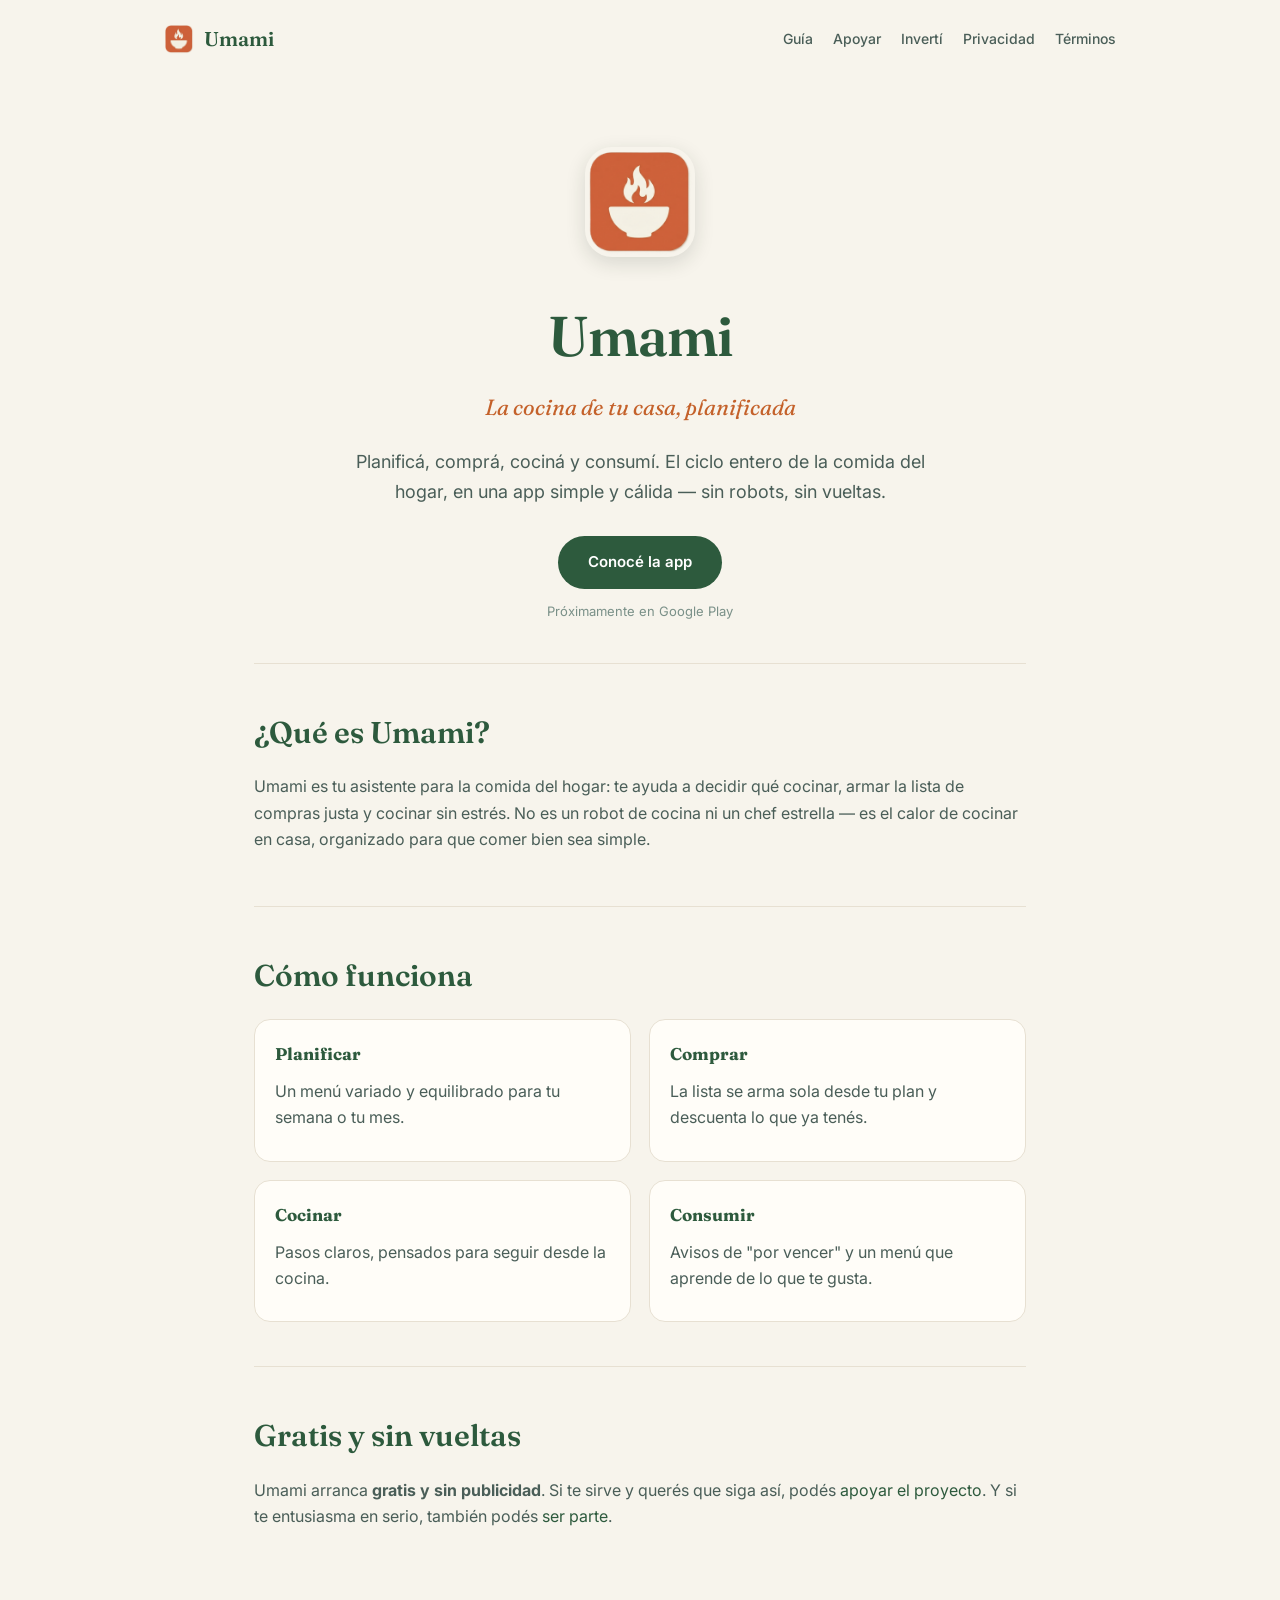
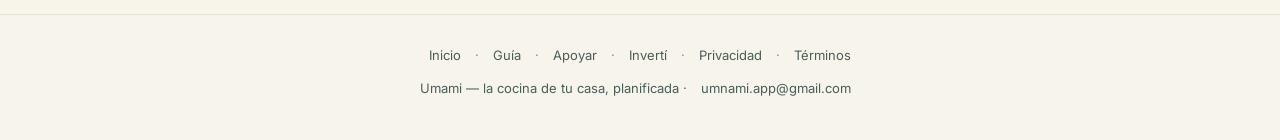
==== index.html @ b65d6b72 "Add files via upload" ====
<!doctype html><html lang="es"><head><meta charset="utf-8">
<meta name="viewport" content="width=device-width,initial-scale=1"><title>Umami — La cocina de tu casa, planificada</title>
<link rel="icon" href="umami-logo.png">
<link href="https://fonts.googleapis.com/css2?family=Fraunces:ital,opsz,wght@0,9..144,400..600;1,9..144,400&family=Inter:wght@400;500;600&display=swap" rel="stylesheet">
<link rel="stylesheet" href="estilo.css"></head><body>
<header class="nav"><a class="brand" href="index.html"><img src="umami-logo.png" alt="">Umami</a>
<nav class="links"><a href="guia.html">Guía</a><a href="donaciones.html">Apoyar</a><a href="inversion.html">Invertí</a><a href="privacidad.html">Privacidad</a><a href="terminos.html">Términos</a></nav></header>

<div class="hero"><img class="ic" src="umami-logo.png" alt="Umami"><h1>Umami</h1>
<div class="tag">La cocina de tu casa, planificada</div>
<p class="lead">Planificá, comprá, cociná y consumí. El ciclo entero de la comida del hogar, en una app simple y cálida — sin robots, sin vueltas.</p>
<a class="btn" href="#app">Conocé la app</a><div class="soon">Próximamente en Google Play</div></div>
<div class="wrap">
<section id="app"><h2>¿Qué es Umami?</h2><p>Umami es tu asistente para la comida del hogar: te ayuda a decidir qué cocinar, armar la lista de compras justa y cocinar sin estrés. No es un robot de cocina ni un chef estrella — es el calor de cocinar en casa, organizado para que comer bien sea simple.</p></section>
<section><h2>Cómo funciona</h2><div class="steps">
<div class="step"><b>Planificar</b><p>Un menú variado y equilibrado para tu semana o tu mes.</p></div>
<div class="step"><b>Comprar</b><p>La lista se arma sola desde tu plan y descuenta lo que ya tenés.</p></div>
<div class="step"><b>Cocinar</b><p>Pasos claros, pensados para seguir desde la cocina.</p></div>
<div class="step"><b>Consumir</b><p>Avisos de "por vencer" y un menú que aprende de lo que te gusta.</p></div></div></section>
<section><h2>Gratis y sin vueltas</h2><p>Umami arranca <strong>gratis y sin publicidad</strong>. Si te sirve y querés que siga así, podés <a href="donaciones.html">apoyar el proyecto</a>. Y si te entusiasma en serio, también podés <a href="inversion.html">ser parte</a>.</p></section>
</div><footer><div><a href="index.html">Inicio</a> · <a href="guia.html">Guía</a> · <a href="donaciones.html">Apoyar</a> · <a href="inversion.html">Invertí</a> · <a href="privacidad.html">Privacidad</a> · <a href="terminos.html">Términos</a></div>
<p style="margin-top:12px">Umami — la cocina de tu casa, planificada · <a href="mailto:umnami.app@gmail.com">umnami.app@gmail.com</a></p></footer></body></html>
---- estilo.css ----
:root{--cream:#F7F4EC;--paper:#FFFDF8;--green:#2D5A3D;--terra:#C4612A;--terraL:#E07A3F;--ink:#1A3040;--ink2:#4A5E58;--muted:#7A9088;--line:#E7E0D2}
*{box-sizing:border-box;margin:0;padding:0}
body{background:var(--cream);color:var(--ink);font-family:'Inter',system-ui,sans-serif;line-height:1.65}
a{color:var(--green);text-decoration:none}
.wrap{max-width:820px;margin:0 auto;padding:0 24px}
header.nav{display:flex;align-items:center;justify-content:space-between;padding:22px 24px;max-width:1000px;margin:0 auto}
.brand{display:flex;align-items:center;gap:10px;font-family:'Fraunces',serif;font-weight:600;font-size:20px;color:var(--green)}
.brand img{width:30px;height:30px;border-radius:8px}
nav.links a{margin-left:20px;font-size:14px;color:var(--ink2);font-weight:500}
.hero{text-align:center;padding:70px 24px 40px}
.hero img.ic{width:110px;height:110px;border-radius:27px;box-shadow:0 6px 20px rgba(30,40,30,.14);margin-bottom:26px}
.hero h1{font-family:'Fraunces',serif;font-size:56px;font-weight:600;color:var(--green);letter-spacing:-1px}
.hero .tag{font-family:'Fraunces',serif;font-size:22px;color:var(--terra);font-style:italic;margin-top:6px}
.hero p.lead{font-size:18px;color:var(--ink2);max-width:580px;margin:22px auto 30px}
.btn{display:inline-block;background:var(--green);color:#fff;padding:14px 30px;border-radius:50px;font-weight:600;font-size:15px}
.btn.terra{background:var(--terraL);color:var(--ink)}
.soon{font-size:13px;color:var(--muted);margin-top:12px}
section{padding:44px 0;border-top:1px solid var(--line)}
h2{font-family:'Fraunces',serif;font-size:30px;color:var(--green);font-weight:600;margin-bottom:16px}
h3{font-family:'Fraunces',serif;font-size:20px;color:var(--ink);margin:18px 0 6px}
p{margin:10px 0;color:var(--ink2)}
.steps{display:grid;grid-template-columns:repeat(2,1fr);gap:18px;margin-top:18px}
.step{background:var(--paper);border:1px solid var(--line);border-radius:16px;padding:20px}
.step b{color:var(--green);font-family:'Fraunces',serif;font-size:17px}
.grito{background:var(--terra);color:#fff;border-radius:20px;padding:30px 34px;margin:26px 0;text-align:center}
.grito .q{font-family:'Fraunces',serif;font-size:26px;font-style:italic}
.center{text-align:center}
footer{border-top:1px solid var(--line);margin-top:30px;padding:30px 24px;text-align:center;color:var(--muted);font-size:13px}
footer a{margin:0 10px;color:var(--ink2)}
.mono{color:var(--muted);font-size:13px}
.kick{display:inline-block;font-size:12px;letter-spacing:2px;text-transform:uppercase;color:var(--terra);font-weight:600;margin-bottom:4px}
.stats{display:grid;grid-template-columns:repeat(3,1fr);gap:16px;margin:22px 0}
.stat{background:var(--paper);border:1px solid var(--line);border-radius:16px;padding:20px;text-align:center}
.stat b{display:block;font-family:'Fraunces',serif;font-size:28px;color:var(--green);line-height:1.1}
.stat span{font-size:12px;color:var(--muted)}
.pts{list-style:none;margin:12px 0}
.pts li{padding:11px 0 11px 26px;position:relative;border-bottom:1px solid var(--line);color:var(--ink2)}
.pts li:last-child{border-bottom:none}
.pts li:before{content:"";position:absolute;left:0;top:18px;width:9px;height:9px;border-radius:50%;background:var(--terraL)}
.pts li b{color:var(--ink)}
.src{font-size:11px;color:var(--muted);margin-top:22px;line-height:1.5}
@media(max-width:620px){.steps,.stats{grid-template-columns:1fr}.hero h1{font-size:44px}}
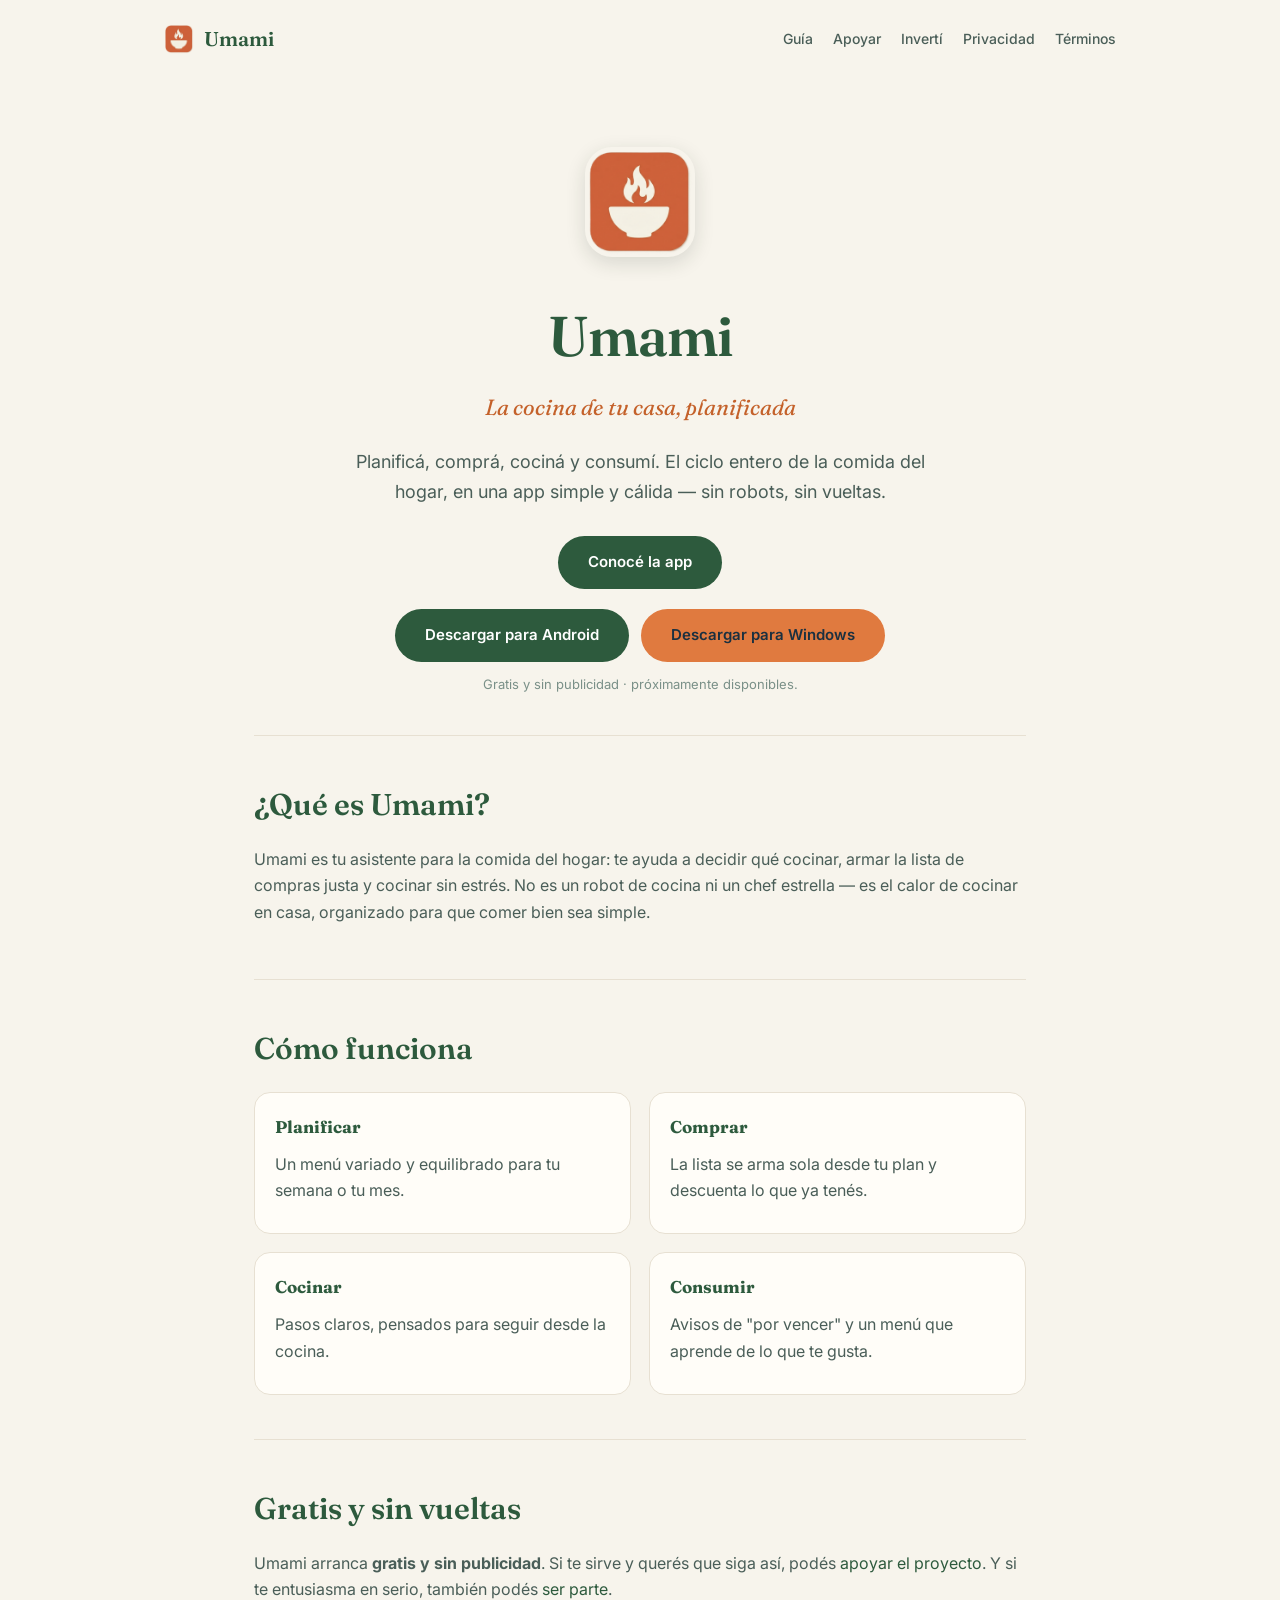
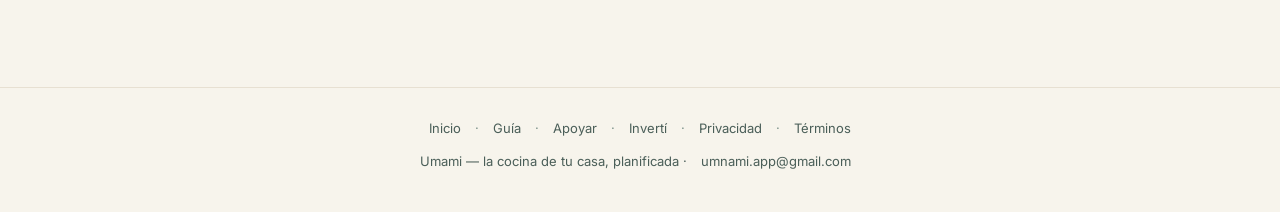
==== commit 20a9c94e: "Add files via upload" ====
--- a/index.html
+++ b/index.html
@@ -9,7 +9,7 @@
 <div class="hero"><img class="ic" src="umami-logo.png" alt="Umami"><h1>Umami</h1>
 <div class="tag">La cocina de tu casa, planificada</div>
 <p class="lead">Planificá, comprá, cociná y consumí. El ciclo entero de la comida del hogar, en una app simple y cálida — sin robots, sin vueltas.</p>
-<a class="btn" href="#app">Conocé la app</a><div class="soon">Próximamente en Google Play</div></div>
+<a class="btn" href="#app">Conocé la app</a><div style="margin-top:20px;display:flex;gap:12px;justify-content:center;flex-wrap:wrap"><a class="btn" href="__PLAY__">Descargar para Android</a><a class="btn terra" href="__WIN__">Descargar para Windows</a></div><div class="soon">Gratis y sin publicidad · próximamente disponibles.</div></div>
 <div class="wrap">
 <section id="app"><h2>¿Qué es Umami?</h2><p>Umami es tu asistente para la comida del hogar: te ayuda a decidir qué cocinar, armar la lista de compras justa y cocinar sin estrés. No es un robot de cocina ni un chef estrella — es el calor de cocinar en casa, organizado para que comer bien sea simple.</p></section>
 <section><h2>Cómo funciona</h2><div class="steps">
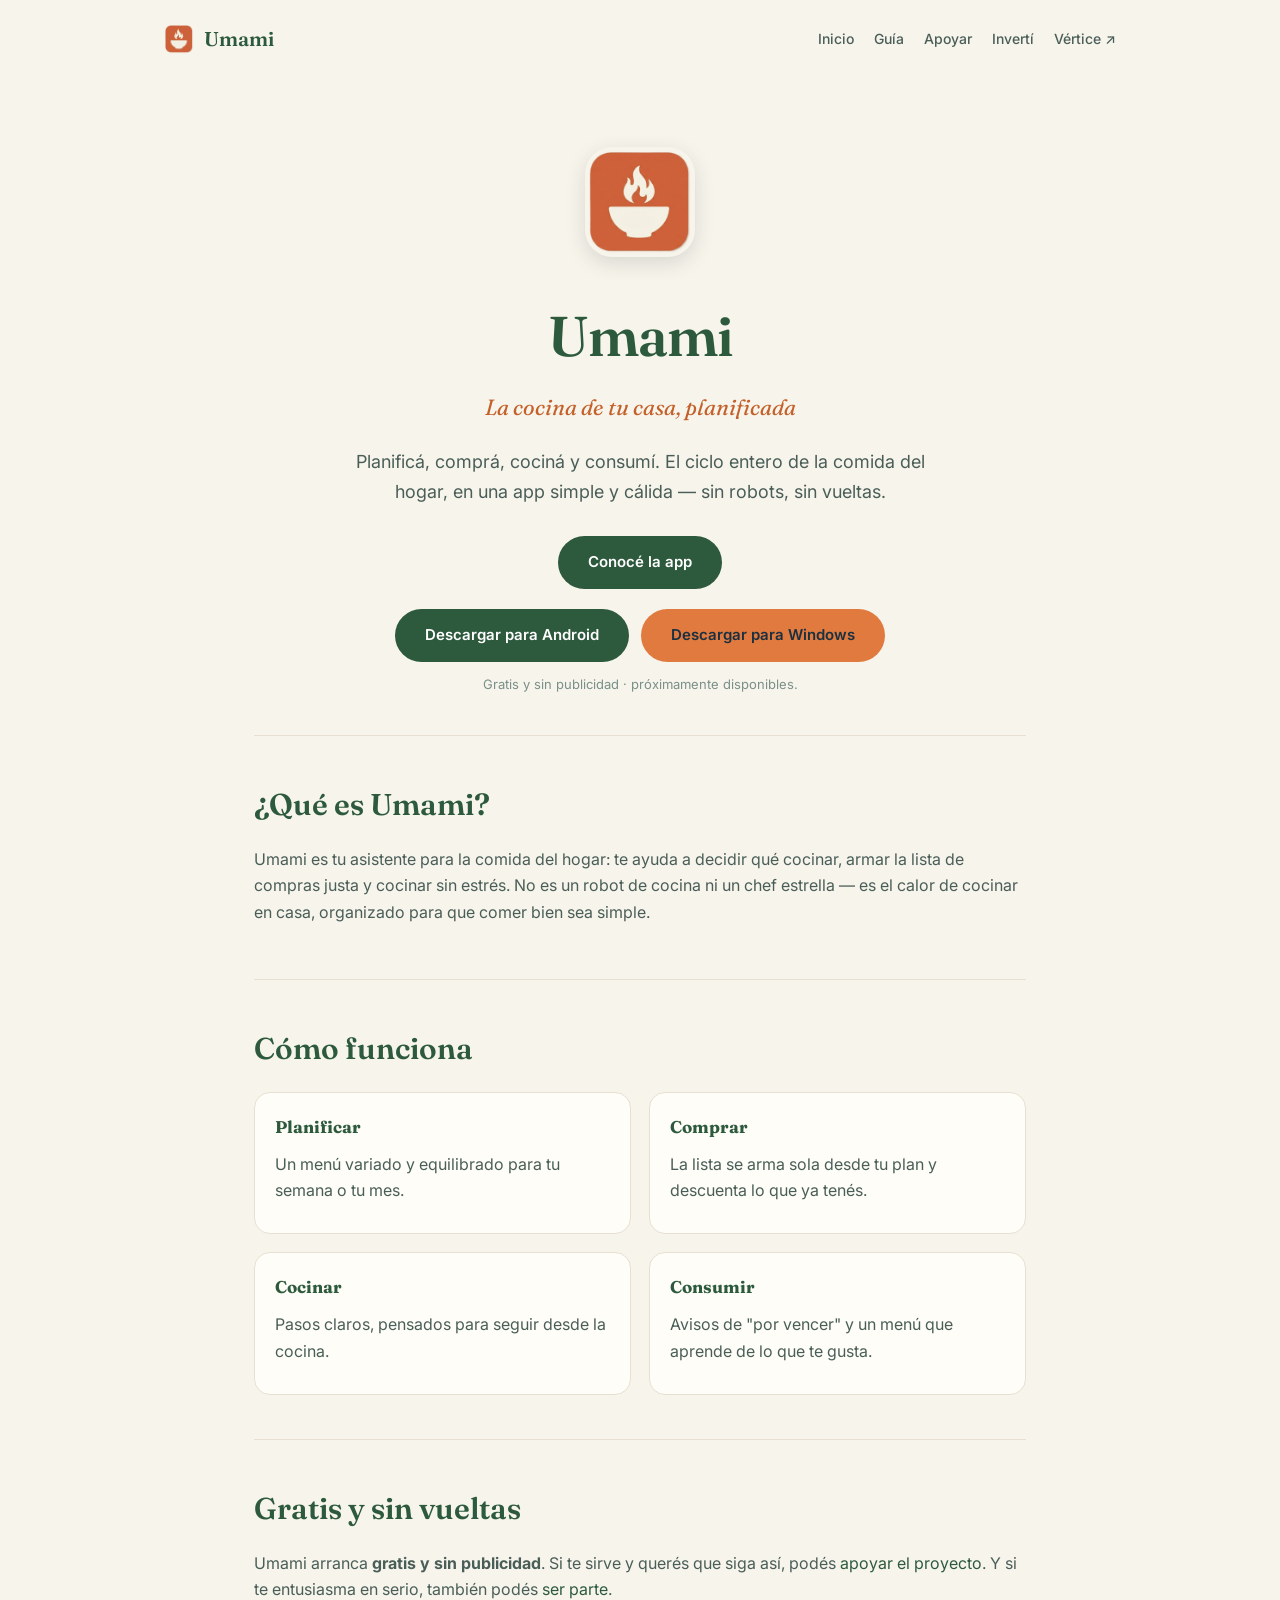
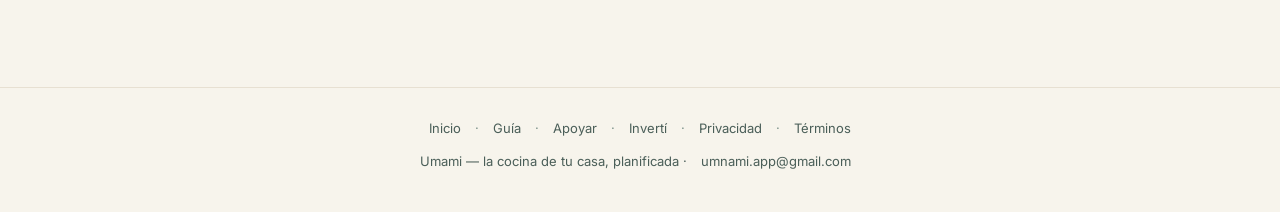
==== commit f9d8f7a7: "Add files via upload" ====
--- a/index.html
+++ b/index.html
@@ -4,7 +4,7 @@
 <link href="https://fonts.googleapis.com/css2?family=Fraunces:ital,opsz,wght@0,9..144,400..600;1,9..144,400&family=Inter:wght@400;500;600&display=swap" rel="stylesheet">
 <link rel="stylesheet" href="estilo.css"></head><body>
 <header class="nav"><a class="brand" href="index.html"><img src="umami-logo.png" alt="">Umami</a>
-<nav class="links"><a href="guia.html">Guía</a><a href="donaciones.html">Apoyar</a><a href="inversion.html">Invertí</a><a href="privacidad.html">Privacidad</a><a href="terminos.html">Términos</a></nav></header>
+<nav class="links"><a href="index.html">Inicio</a><a href="guia.html">Guía</a><a href="donaciones.html">Apoyar</a><a href="inversion.html">Invertí</a><a href="https://estudiovertice.github.io/" target="_blank" rel="noopener">Vértice ↗</a></nav></header>
 
 <div class="hero"><img class="ic" src="umami-logo.png" alt="Umami"><h1>Umami</h1>
 <div class="tag">La cocina de tu casa, planificada</div>
